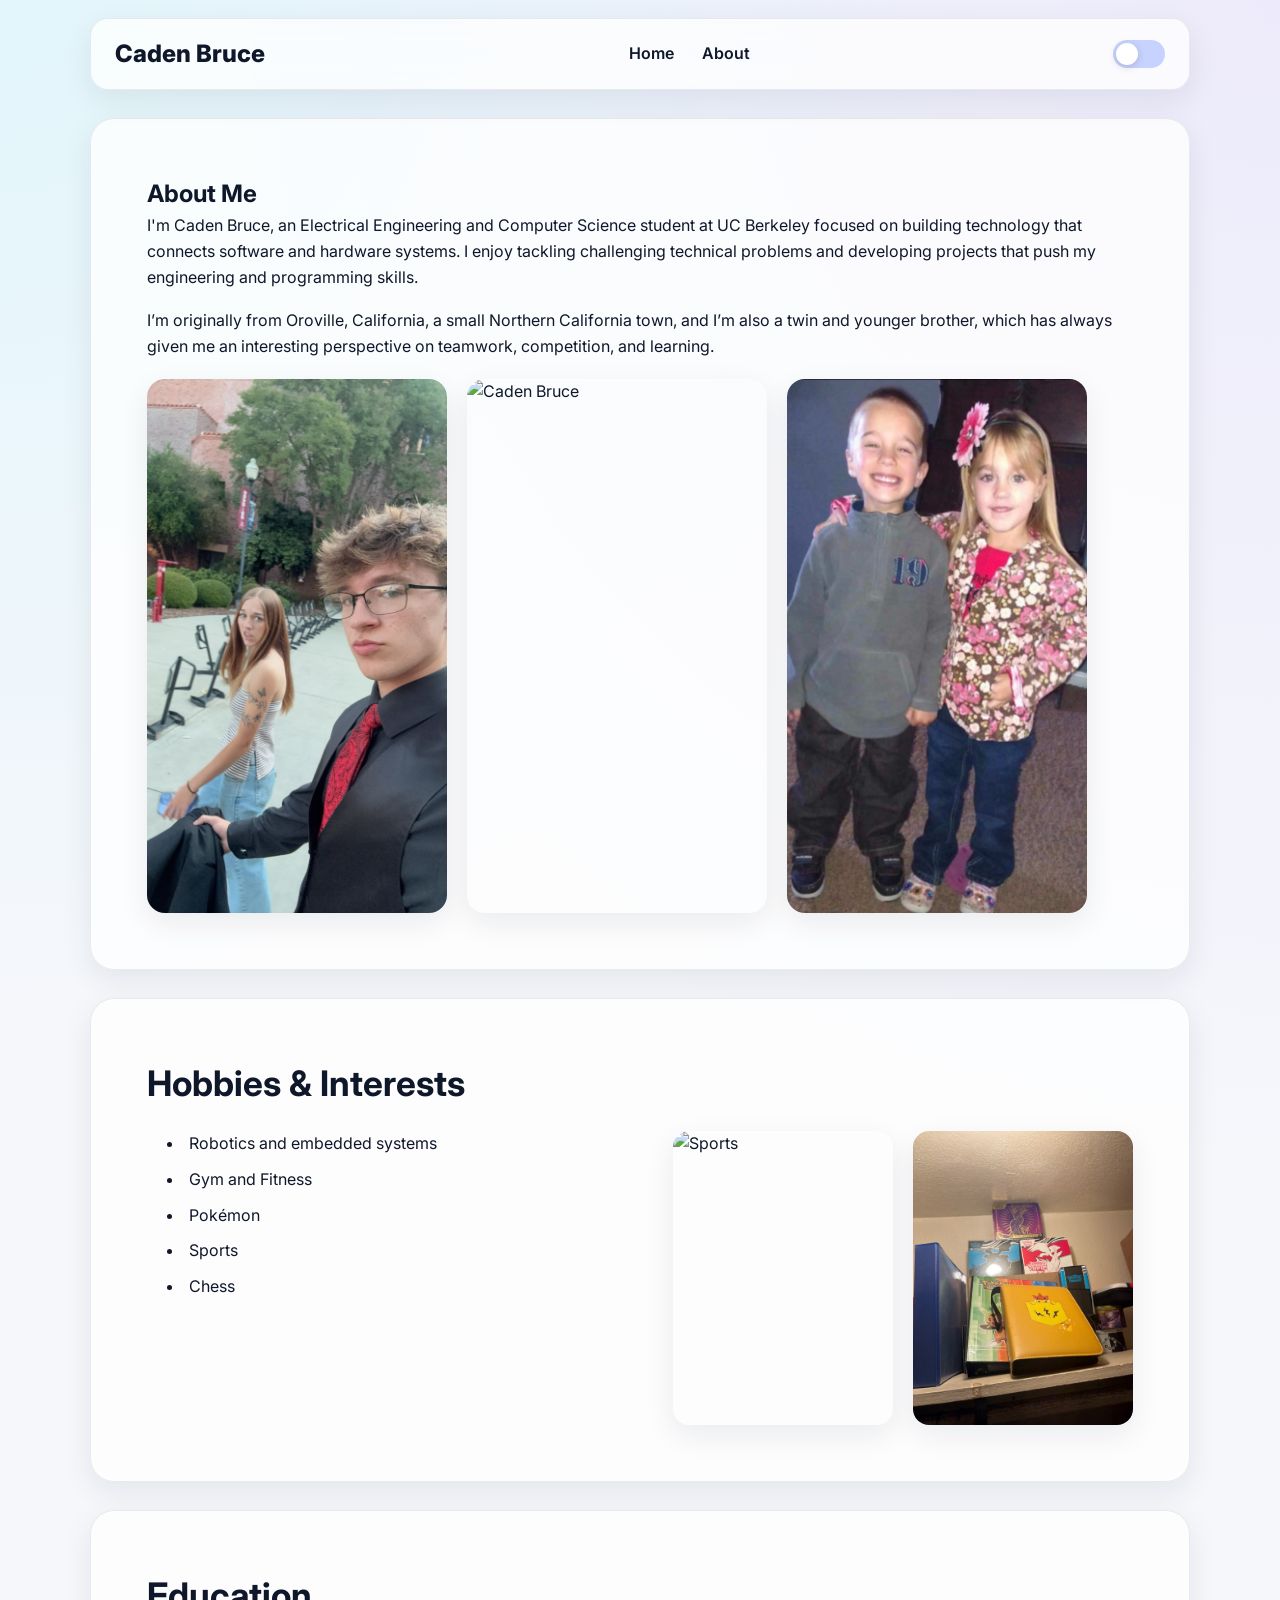
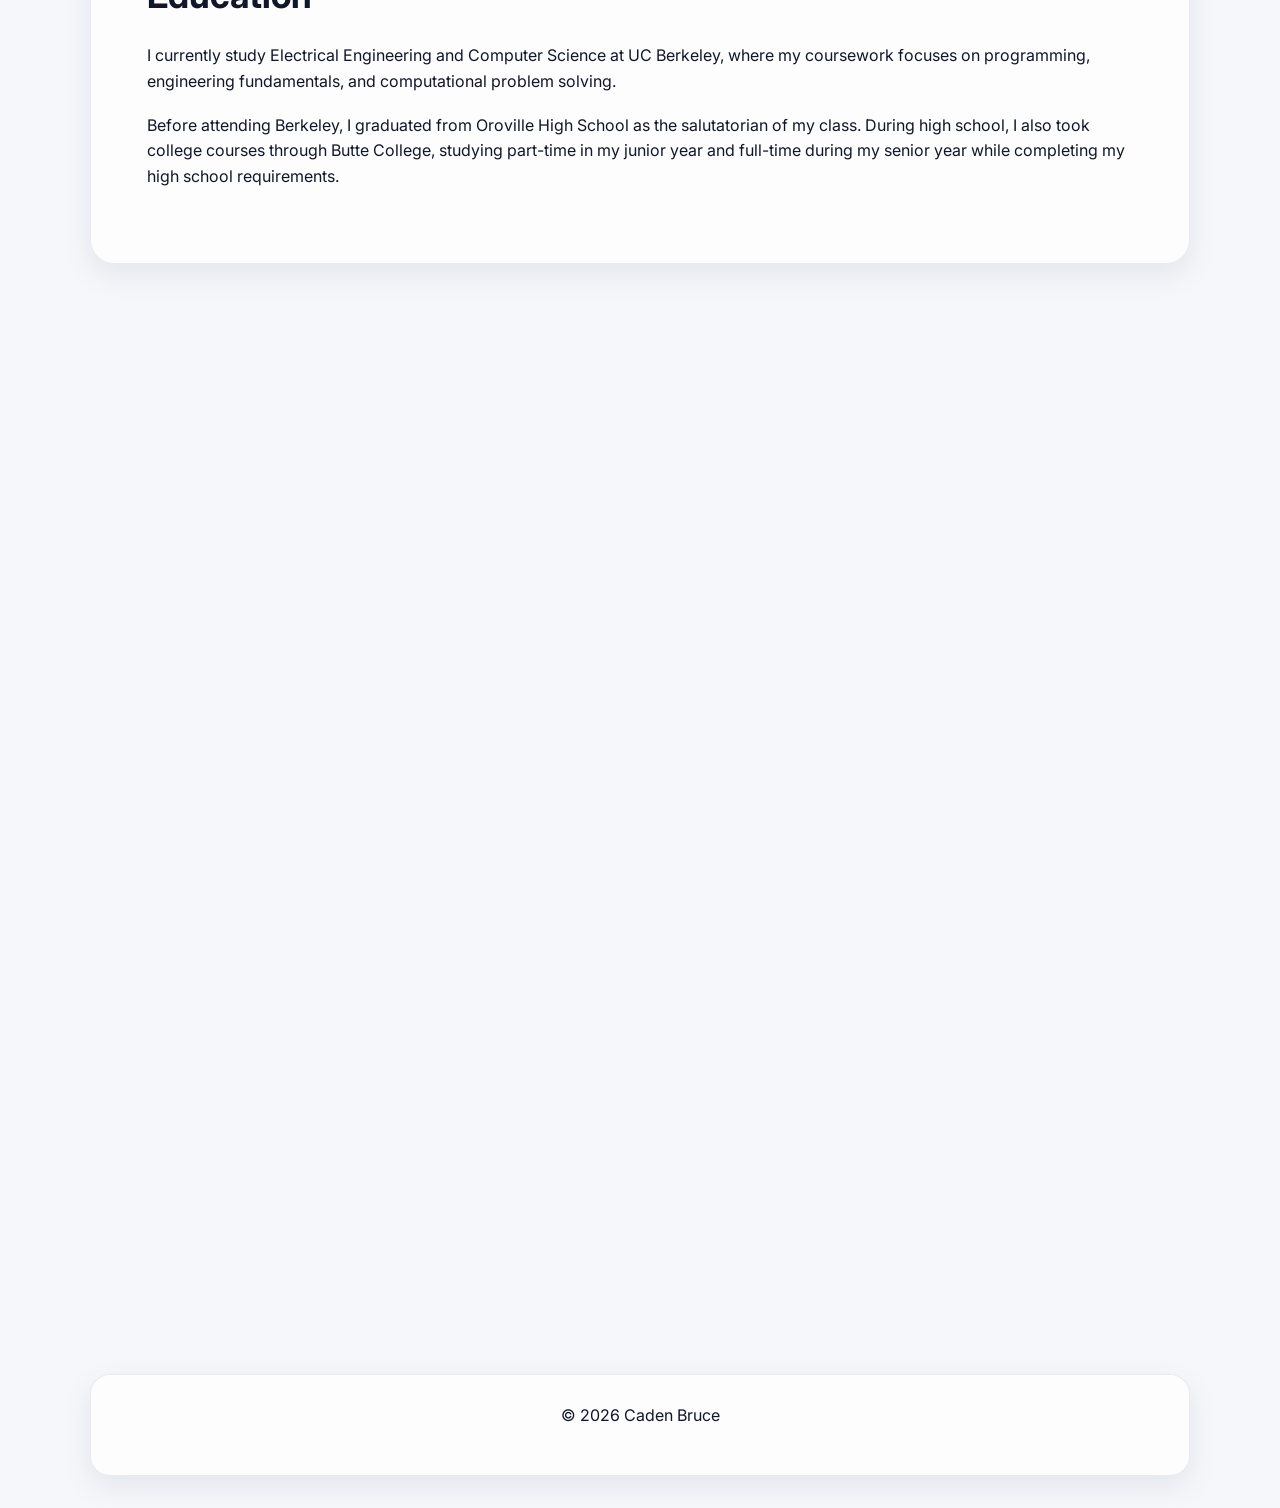
==== about.html @ 5acee09b "Initial Portfolio Website" ====
<!DOCTYPE html>
<html lang="en">

<head>

<meta charset="UTF-8">
<meta name="viewport" content="width=device-width, initial-scale=1.0">
<meta name="description" content="About Caden Bruce - UC Berkeley EECS student">

<script>
if (localStorage.getItem("theme") === "dark") {
  document.documentElement.classList.add("dark");
}
</script>

<title>About | Caden Bruce</title>

<link rel="stylesheet" href="style.css">

<link rel="preconnect" href="https://fonts.googleapis.com">
<link href="https://fonts.googleapis.com/css2?family=Inter:wght@300;400;600;700&display=swap" rel="stylesheet">

</head>

<body>

<div class="progress-bar"></div>

<header class="navbar">
  <a href="#" class="logo" id="homeLogo">Caden Bruce</a>

  <nav class="nav-links">
    <a href="index.html">Home</a>
    <a href="about.html">About</a>
  </nav>

  <label class="theme-switch">
    <input type="checkbox" id="darkModeToggle">
    <span class="slider"></span>
  </label>
</header>

<section class="section">

<h1>About Me</h1>

<p>
I'm Caden Bruce, an Electrical Engineering and Computer Science student at UC Berkeley
focused on building technology that connects software and hardware systems. I enjoy tackling
challenging technical problems and developing projects that push my engineering and programming 
skills.
</p>

<p>
I’m originally from Oroville, California, a small Northern California town, and I’m also a 
twin and younger brother, which has always given me an interesting perspective on teamwork, competition, and 
learning.
</p>

<div class="about-images">
  <img src="Images/meandsis.JPG" alt="Caden Bruce">
  <img src="Images/orovilletheatre.JPG" alt="Caden Bruce">
  <img src="Images/meandsis2.jpeg" alt="Caden Bruce">
</div>
</section>

<section class="section">

<h2>Hobbies & Interests</h2>

<div class="hobbies-layout">

<ul class="hobby-list">
  <li>Robotics and embedded systems</li>
  <li>Gym and Fitness</li>
  <li>Pokémon</li>
  <li>Sports</li>
  <li>Chess</li>
</ul>

<div class="hobby-images">
  <img src="Images/baseball.JPG" alt="Sports">
  <img src="Images/pokemon.jpeg" alt="Pokemon">
</div>

</div>

</section>


<section class="section">

<h2>Education</h2>

<p>
I currently study Electrical Engineering and Computer Science at UC Berkeley, where my 
coursework focuses on programming, engineering fundamentals, and computational problem 
solving.
</p>

<p>
Before attending Berkeley, I graduated from Oroville High School as the salutatorian of my 
class. During high school, I also took college courses through Butte College, studying 
part-time in my junior year and full-time during my senior year while completing my high 
school requirements.
</p>

</section>


<section class="section">

<h2>Technical Interests</h2>

<ul>

<li>Robotics</li>
<li>Embedded systems</li>
<li>Software engineering</li>
<li>Artificial intelligence</li>
<li>Hardware-software integration</li>

</ul>

</section>

<section class="section">

<h2>Skills</h2>

<ul>

<li>
<strong>Programming:</strong> Python, HTML, CSS, JavaScript
</li>

<li>
<strong>Engineering & Hardware:</strong> Electronics prototyping, sensor integration, embedded systems, and hardware–software interfacing
</li>

<li>
<strong>Web Development:</strong> Building responsive websites using HTML, CSS, and JavaScript, including layout design, UI styling, and interactive components
</li>

<li>
<strong>Problem Solving:</strong> Algorithmic thinking, debugging complex programs, and breaking down technical challenges into manageable solutions
</li>

<li>
<strong>Tools & Technologies:</strong> GitHub, VS Code, and modern development tools used for coding, testing, and version control
</li>

</ul>

</section>

<section class="section">

<h2>Future Goals</h2>

<p>
My goal is to become an engineer who builds innovative technologies that combine software, 
robotics, and intelligent systems. I want to keep developing projects that challenge me and 
expand my abilities as a programmer and engineer. At the same time, a large part of my 
motivation comes from my family. My grandparents raised me and sacrificed a great deal to 
support my education. I work hard with the hope that one day I can give back to them and 
provide the same support and stability they gave me growing up.
</p>

</section>


<footer>

<p>© 2026 Caden Bruce</p>

</footer>


<script src="script.js"></script>

</body>

</html>
---- style.css ----
/* =====================================================
RESET
===================================================== */

* {
  margin: 0;
  padding: 0;
  box-sizing: border-box;
}

/* =====================================================
THEME VARIABLES
===================================================== */

:root {
  --bg: #f5f7fb;
  --text: #0f172a;
  --primary: #00e5ff;
  --accent: #8b5cf6;
  --card: rgba(255, 255, 255, 0.75);
  --border: rgba(15, 23, 42, 0.08);
  --shadow: 0 10px 30px rgba(15, 23, 42, 0.08);
}

.dark {
  --bg: #050505;
  --text: #f5f5f5;

  --primary: #ff2d2d;
  --accent: #b91c1c;

  --card: rgba(20, 20, 20, 0.82);
  --border: rgba(255, 255, 255, 0.06);

  --shadow: 0 12px 30px rgba(0, 0, 0, 0.6);
}

/* =====================================================
GLOBAL
===================================================== */

html {
  scroll-behavior: smooth;
}

body {
  font-family: "Inter", sans-serif;
  background:
    radial-gradient(circle at top left, rgba(0, 229, 255, 0.08), transparent 30%),
    radial-gradient(circle at top right, rgba(139, 92, 246, 0.08), transparent 35%),
    var(--bg);
  color: var(--text);
  line-height: 1.6;

  transition:
    background 0.4s ease,
    color 0.4s ease;
}

/* dark mode background glow */

body.dark {
  background:
    radial-gradient(circle at top left, rgba(255, 45, 45, 0.18), transparent 35%),
    radial-gradient(circle at top right, rgba(185, 28, 28, 0.18), transparent 40%),
    var(--bg);
}

/* contact links */

.contact-links a {
  text-decoration: none;
  color: var(--accent);
  font-weight: 600;
  transition: 0.2s ease;
}

.contact-links a:hover {
  color: var(--primary);
  text-shadow: 0 0 8px var(--primary);
}

/* =====================================================
TYPOGRAPHY / BASIC ELEMENTS
===================================================== */

h2 {
  font-size: 2.2rem;
  margin-bottom: 20px;
}

p {
  margin-bottom: 18px;
}

img {
  max-width: 100%;
  display: block;
}

ul {
  padding-left: 0;
  margin-left: 0;
  list-style-position: inside;
}

/* =====================================================
LOGO
===================================================== */

.logo {
  text-decoration: none;
  color: inherit;
  font-weight: 800;
  font-size: 1.5rem;
  cursor: pointer;
}

.logo:hover {
  color: var(--primary);
}

/* =====================================================
PROGRESS BAR
===================================================== */

.progress-bar {
  position: fixed;
  top: 0;
  left: 0;
  height: 4px;
  width: 0%;
  background: linear-gradient(90deg, var(--primary), var(--accent));
  z-index: 2000;
}

/* =====================================================
NAVBAR
===================================================== */

.navbar {
  position: sticky;
  top: 0;
  z-index: 1000;

  width: min(1100px, calc(100% - 32px));
  margin: 18px auto 0;
  padding: 16px 24px;

  display: flex;
  align-items: center;
  justify-content: space-between;
  gap: 24px;

  background: var(--card);
  border: 1px solid var(--border);
  border-radius: 18px;
  backdrop-filter: blur(14px);
  box-shadow: var(--shadow);

  transition: background 0.3s ease;
}

.nav-links {
  display: flex;
  align-items: center;
  gap: 28px;
  flex-wrap: wrap;
}

.nav-links a {
  text-decoration: none;
  color: var(--text);
  font-weight: 600;
  transition: 0.2s ease;
}

.nav-links a:hover {
  color: var(--primary);
  text-shadow: 0 0 8px var(--primary);
}

/* =====================================================
THEME SWITCH
===================================================== */

.theme-switch {
  position: relative;
  width: 52px;
  height: 28px;
  flex: 0 0 auto;
}

.theme-switch input {
  opacity: 0;
  width: 0;
  height: 0;
}

.slider {
  position: absolute;
  inset: 0;
  cursor: pointer;
  border-radius: 999px;
  background: #c7d2fe;
  transition: 0.3s ease;
}

.slider::before {
  content: "";
  position: absolute;
  width: 22px;
  height: 22px;
  left: 3px;
  top: 3px;
  border-radius: 50%;
  background: white;
  transition: 0.3s ease;
  box-shadow: 0 2px 8px rgba(0, 0, 0, 0.15);
}

.theme-switch input:checked + .slider {
  background: linear-gradient(90deg, var(--primary), var(--accent));
}

.theme-switch input:checked + .slider::before {
  transform: translateX(24px);
}

/* =====================================================
HERO SECTION
===================================================== */

.hero {
  width: min(1100px, calc(100% - 32px));
  margin: 28px auto 0;
  padding: 72px 56px;

  display: grid;
  grid-template-columns: 1.15fr 0.85fr;
  align-items: center;
  gap: 48px;

  background: linear-gradient(
      135deg,
      rgba(0, 229, 255, 0.08),
      rgba(139, 92, 246, 0.08)
    ),
    var(--card);

  border: 1px solid var(--border);
  border-radius: 28px;
  box-shadow: var(--shadow);

  transition: background 0.4s ease;
}

body.dark .hero {
  background: linear-gradient(
      135deg,
      rgba(255, 45, 45, 0.08),
      rgba(185, 28, 28, 0.08)
    ),
    var(--card);
}

.hero-text h1 {
  font-size: clamp(3rem, 7vw, 5rem);
  line-height: 0.95;
  margin-bottom: 24px;
  font-weight: 800;
  letter-spacing: -0.04em;
}

.hero-text p {
  font-size: 1.3rem;
  max-width: 650px;
  margin-bottom: 32px;
}

.hero-image {
  display: flex;
  justify-content: center;
  align-items: center;
}

.hero-image img {
  width: 380px;
  height: auto;
  border-radius: 28px;
  border: 1px solid var(--border);
  display: block;

  box-shadow:
    0 0 24px var(--primary),
    0 16px 40px rgba(0,0,0,0.4);
}

/* =====================================================
SECTIONS
===================================================== */

.section {
  width: min(1100px, calc(100% - 32px));
  margin: 28px auto 0;
  padding: 56px;
  background: var(--card);
  border: 1px solid var(--border);
  border-radius: 24px;
  box-shadow: var(--shadow);

  opacity: 0;
  transform: translateY(30px);
  transition:
    opacity 0.6s ease,
    transform 0.6s ease,
    background 0.4s ease;
}

.section.revealed {
  opacity: 1;
  transform: translateY(0);
}

.section {
  will-change: transform, opacity;
}

/* =====================================================
PROJECTS
===================================================== */

.projects-grid {
  display: grid;
  grid-template-columns: repeat(2, minmax(0, 1fr));
  gap: 28px;
}

.project-card {
  background: rgba(255, 255, 255, 0.35);
  border: 1px solid var(--border);
  border-radius: 20px;
  padding: 24px;

  transition:
    transform 0.25s ease,
    box-shadow 0.25s ease,
    border-color 0.25s ease;
}

body.dark .project-card {
  background: rgba(255, 255, 255, 0.02);
}

.project-card:hover {
  transform: translateY(-6px);
  border-color: var(--primary);

  box-shadow:
    0 0 18px var(--primary),
    0 18px 35px rgba(15, 23, 42, 0.14);
}

.project-card img {
  width: 100%;
  height: 220px;
  object-fit: cover;
  border-radius: 14px;
  margin-bottom: 16px;
}

.project-card h3 {
  font-size: 1.9rem;
  margin-bottom: 10px;
}

/* =====================================================
HOBBIES
===================================================== */

.hobby-list {
  padding-left: 20px;
}

.hobby-list li {
  margin-bottom: 10px;
}

.hobbies-layout {
  display: flex;
  align-items: flex-start;
  justify-content: space-between;
  gap: 40px;
}

.hobby-images {
  display: flex;
  flex-direction: row;
  gap: 20px;
}

.hobby-images img {
  width: 220px;
  border-radius: 16px;
  box-shadow: var(--shadow);
}

/* =====================================================
ABOUT PAGE IMAGES
===================================================== */

.about-images {
  display: flex;
  gap: 20px;
  margin-top: 20px;
  flex-wrap: wrap;
}

.about-images img {
  width: 300px;
  border-radius: 18px;
  box-shadow: var(--shadow);
}

/* =====================================================
FORM
===================================================== */

form {
  max-width: 620px;
}

form label {
  display: block;
  margin: 16px 0 8px;
  font-weight: 600;
}

input,
textarea {
  width: 100%;
  padding: 14px 16px;
  border-radius: 14px;
  border: 1px solid var(--border);
  background: rgba(255, 255, 255, 0.45);
  color: var(--text);
  font: inherit;
}

body.dark input,
body.dark textarea {
  background: rgba(255, 255, 255, 0.03);
}

input:focus,
textarea:focus {
  outline: none;
  border-color: var(--primary);
  box-shadow: 0 0 0 4px rgba(0, 229, 255, 0.12);
}

/* =====================================================
BUTTONS
===================================================== */

.primary-btn,
form button {
  display: inline-flex;
  align-items: center;
  justify-content: center;

  padding: 14px 26px;
  border: none;
  border-radius: 14px;
  cursor: pointer;

  font: inherit;
  font-weight: 700;

  color: #03131b;

  background: linear-gradient(90deg, var(--primary), #53f4ff);

  box-shadow: 0 0 18px rgba(0, 229, 255, 0.28);

  transition:
    transform 0.2s ease,
    box-shadow 0.2s ease,
    filter 0.2s ease;
}

.primary-btn:hover,
form button:hover {
  transform: translateY(-2px);
  filter: brightness(1.03);

  box-shadow:
    0 0 14px var(--primary),
    0 0 28px var(--accent);
}

.dark .primary-btn,
.dark form button {

  background: linear-gradient(90deg, #ff2d2d, #b91c1c);
  color: white;

  box-shadow:
    0 0 10px rgba(255,45,45,0.5),
    0 0 20px rgba(185,28,28,0.4);
}

.dark .primary-btn:hover,
.dark form button:hover {

  transform: translateY(-2px);

  box-shadow:
    0 0 16px rgba(255,45,45,0.8),
    0 0 32px rgba(185,28,28,0.6);
}

form button {
  margin-top: 18px;
}

/* =====================================================
FOOTER
===================================================== */

footer {
  width: min(1100px, calc(100% - 32px));
  margin: 28px auto 32px;
  padding: 28px;
  text-align: center;

  color: var(--text);
  background: var(--card);
  border: 1px solid var(--border);
  border-radius: 20px;
  box-shadow: var(--shadow);
}

/* =====================================================
RESPONSIVE
===================================================== */

@media (max-width: 900px) {

  .navbar {
    padding: 16px 18px;
    flex-wrap: wrap;
  }

  .hero {
    grid-template-columns: 1fr;
    padding: 44px 24px;
    text-align: center;
  }

  .hero-text p {
    margin-left: auto;
    margin-right: auto;
  }

  .projects-grid {
    grid-template-columns: 1fr;
  }

  .section,
  footer {
    padding: 32px 24px;
  }

}
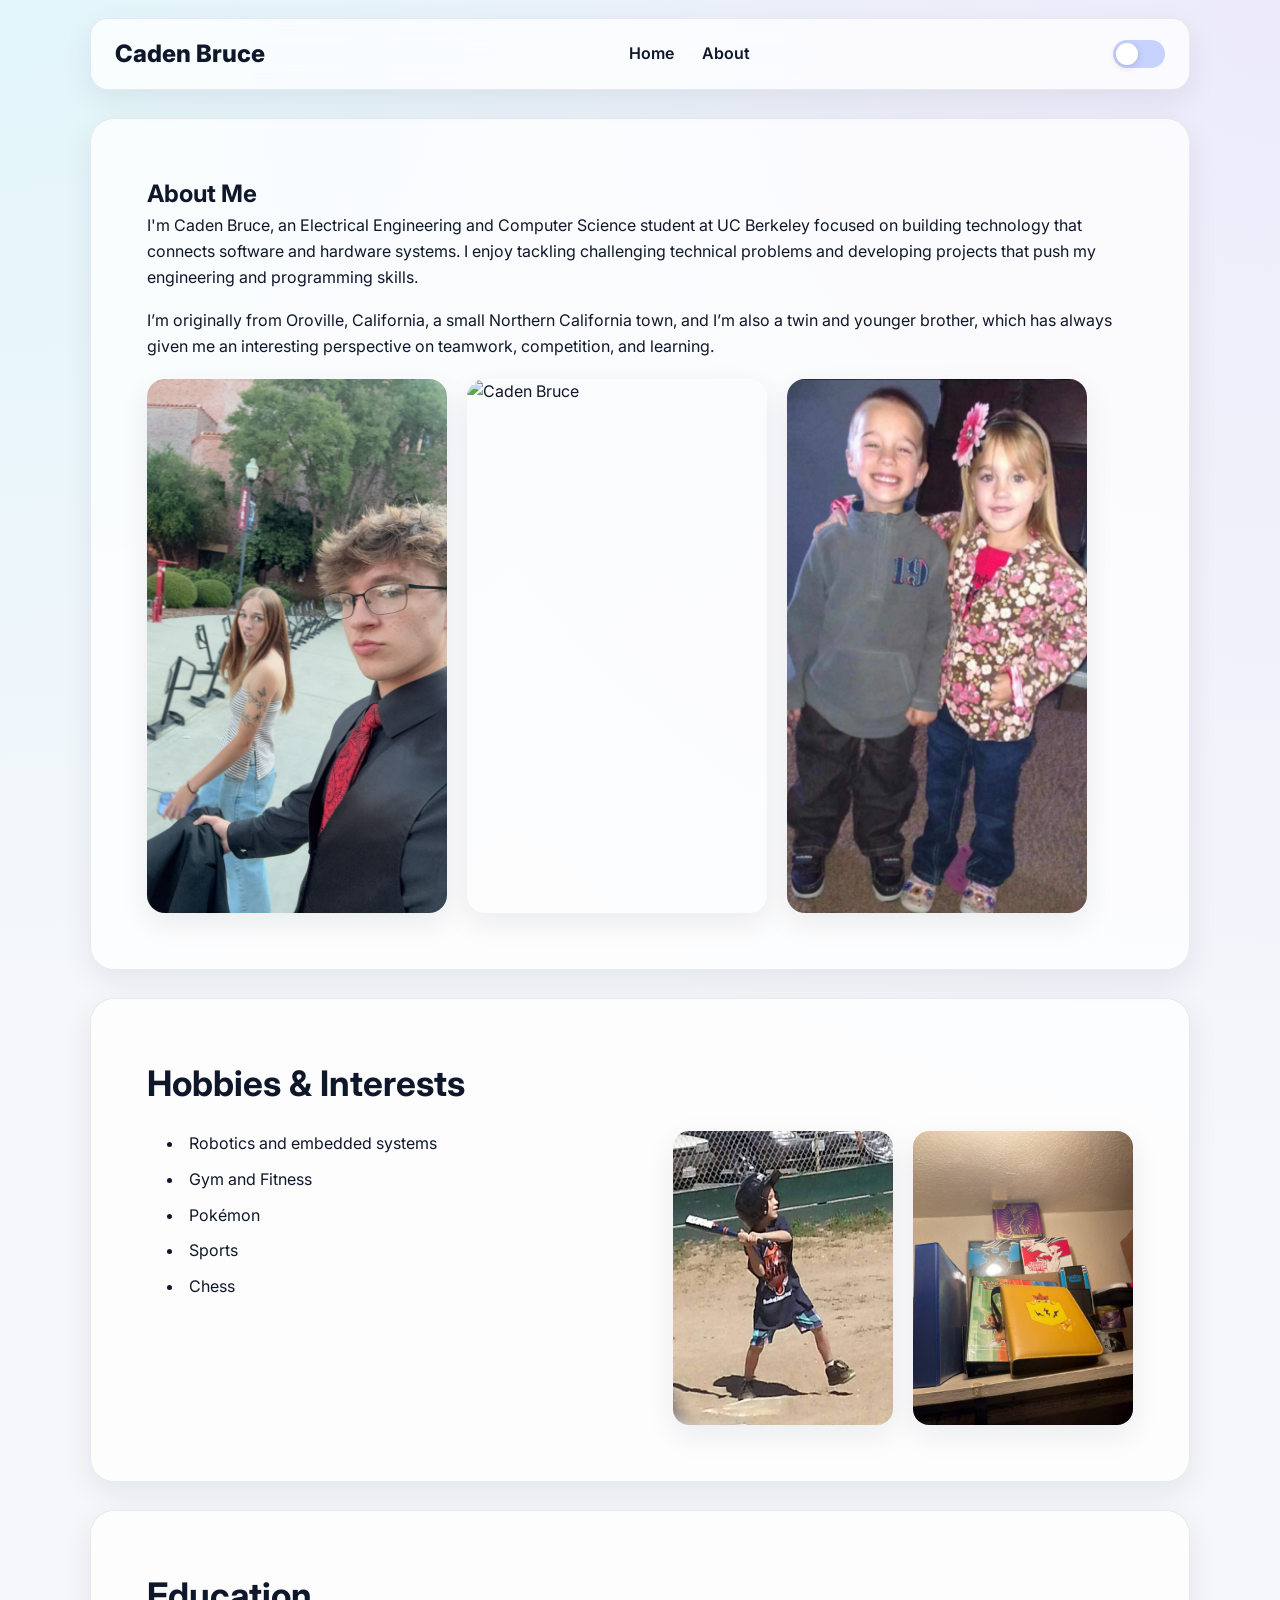
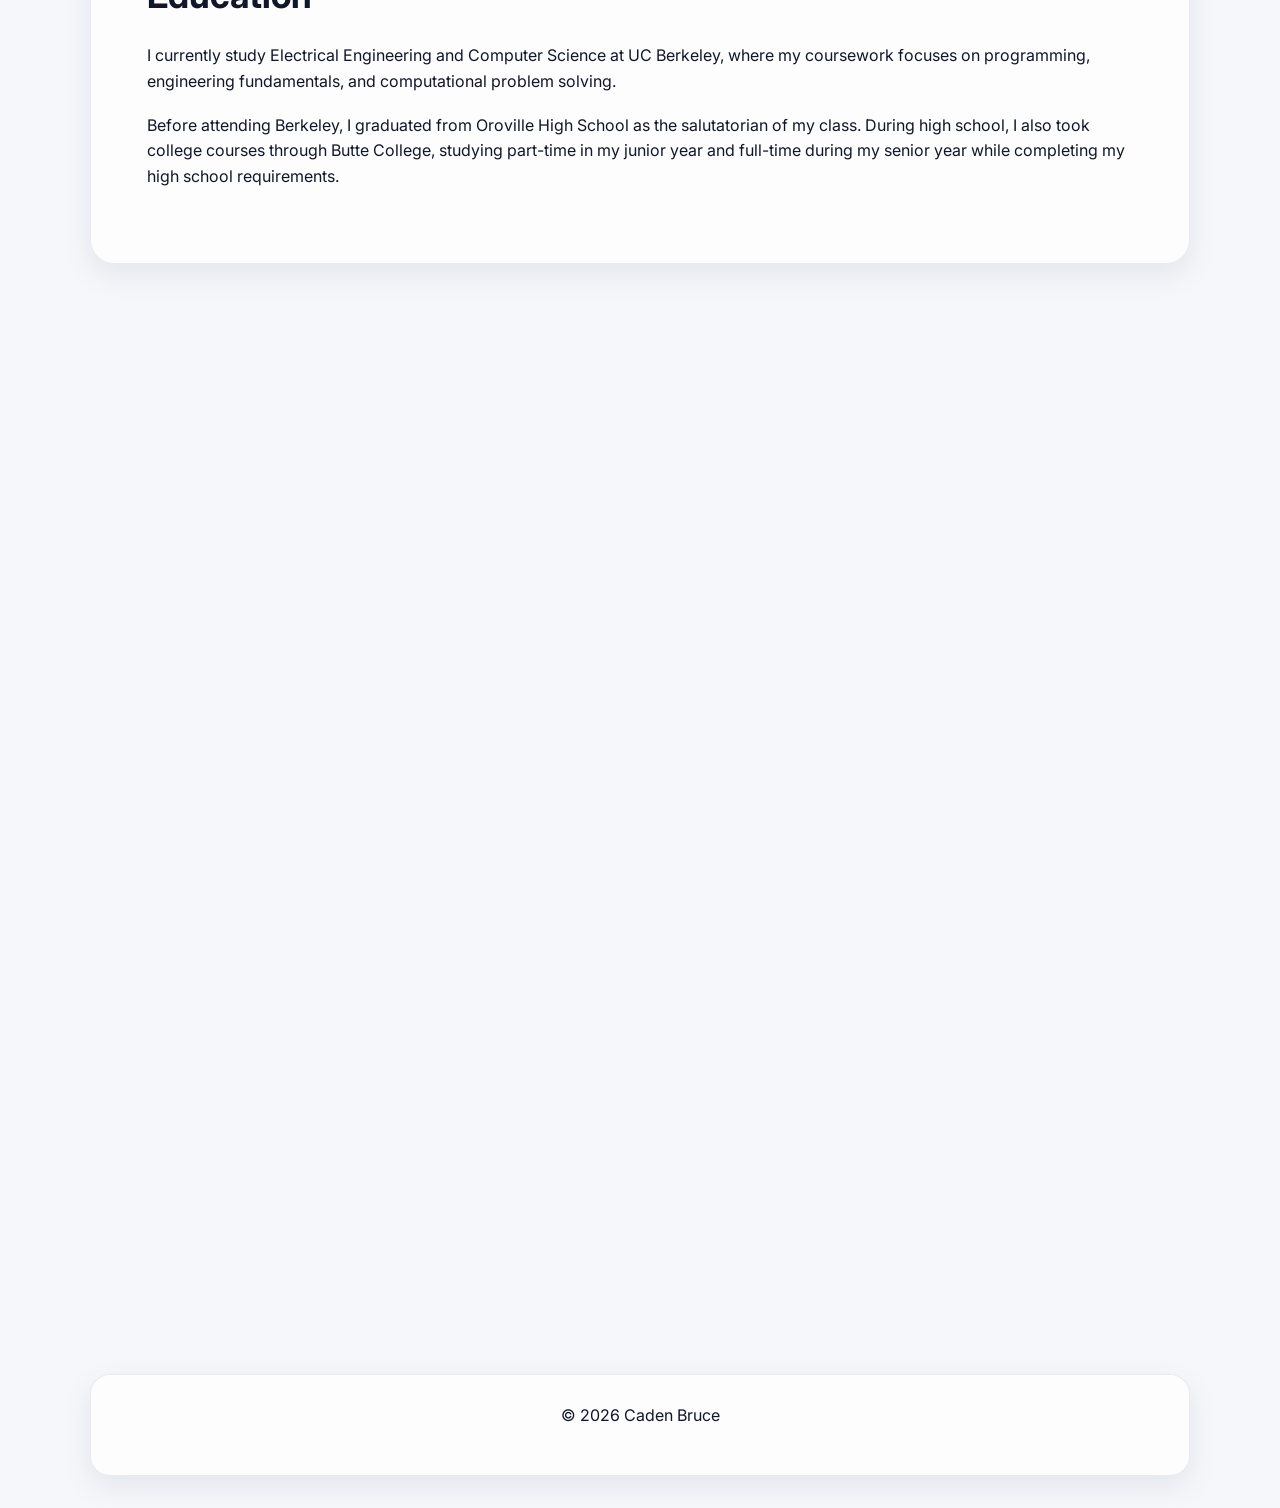
==== commit 36efd34c: "Fix images" ====
--- a/about.html
+++ b/about.html
@@ -79,7 +79,7 @@
 </ul>
 
 <div class="hobby-images">
-  <img src="Images/baseball.JPG" alt="Sports">
+  <img src="Images/baseball.jpg" alt="Sports">
   <img src="Images/pokemon.jpeg" alt="Pokemon">
 </div>
 
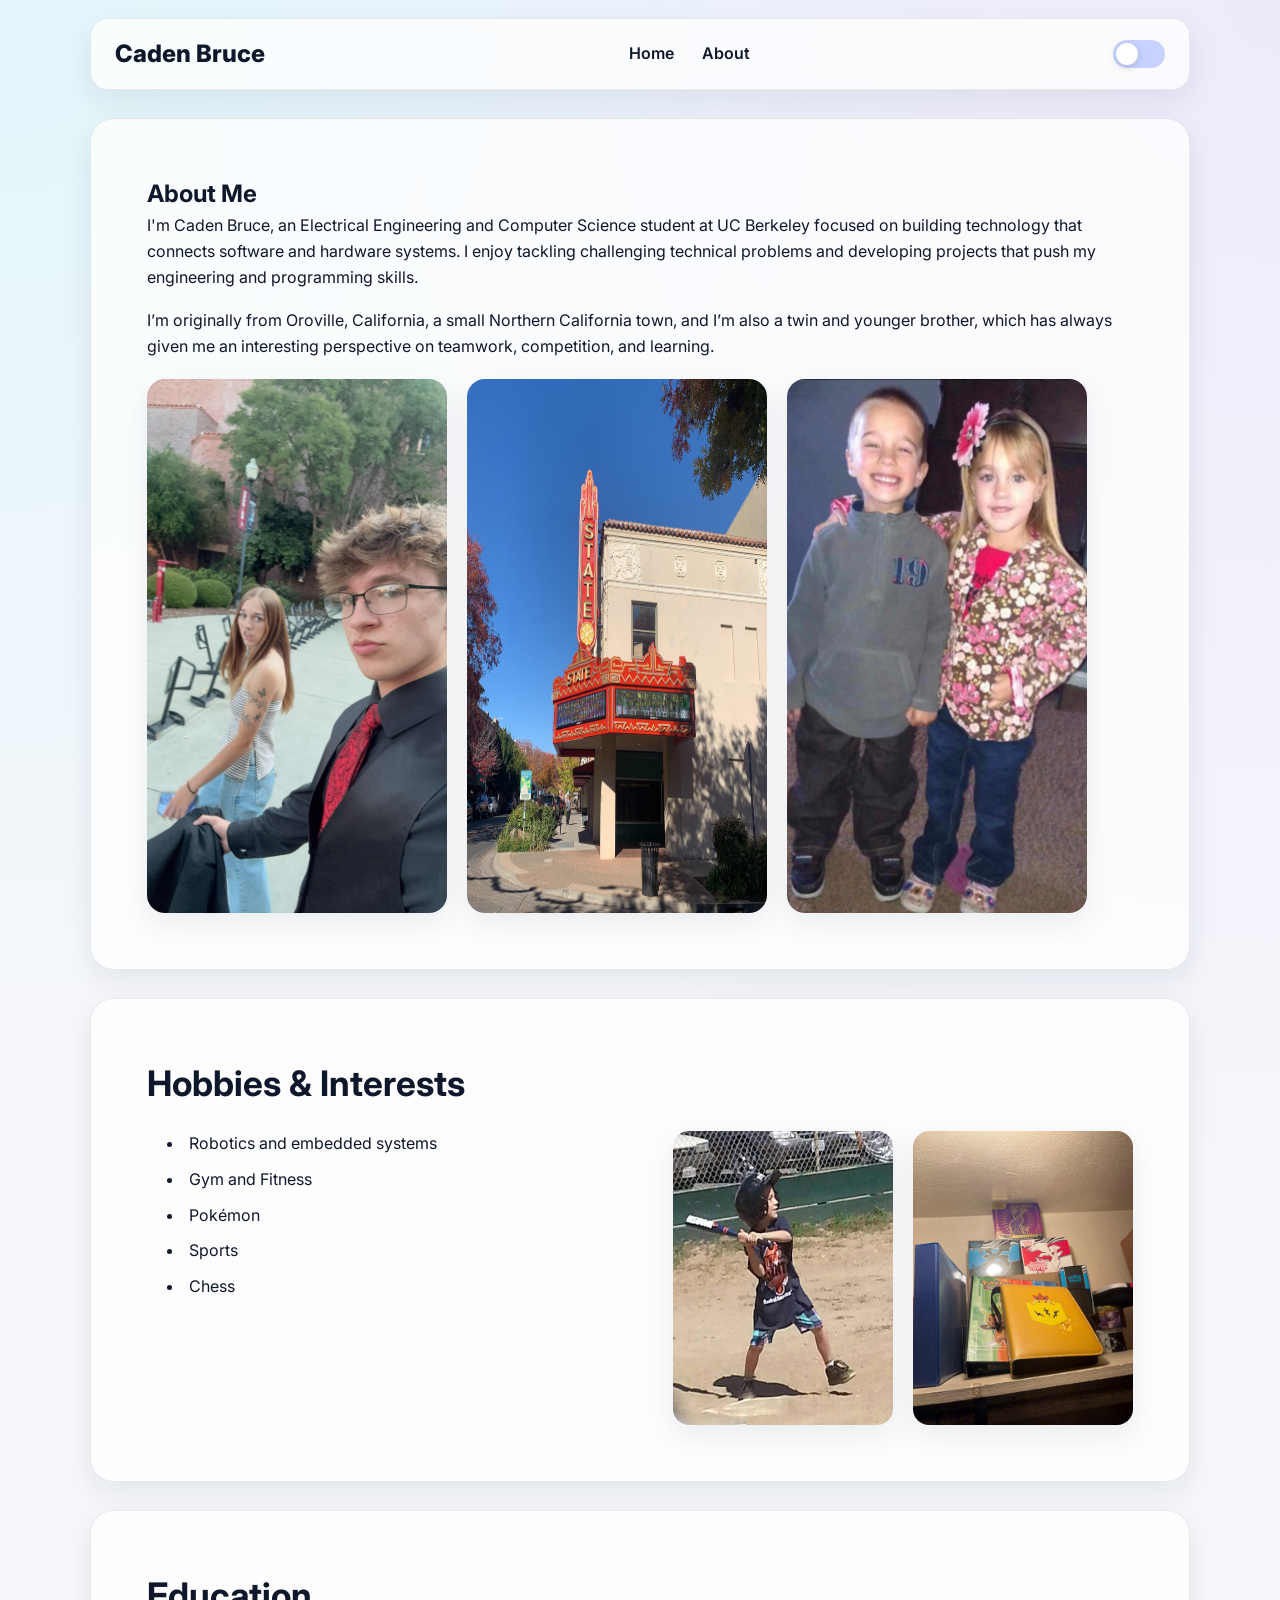
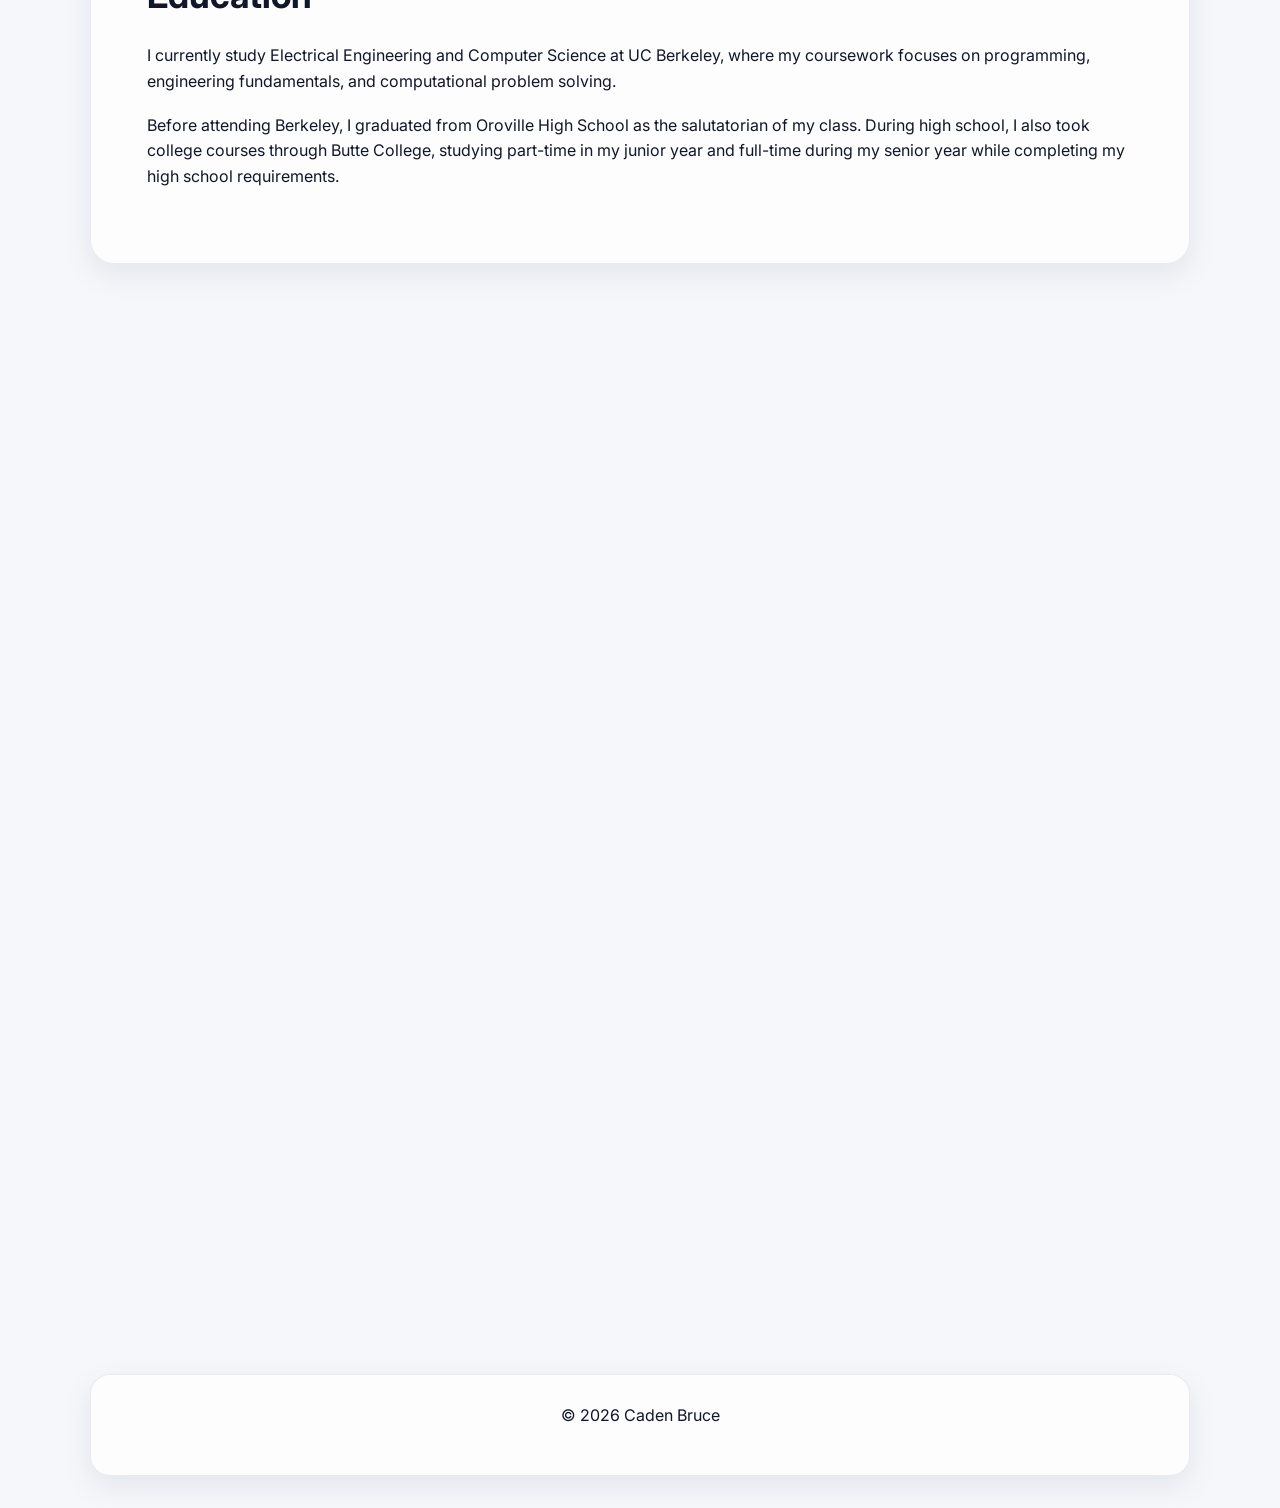
==== commit c8d3d7b0: "image fix" ====
--- a/about.html
+++ b/about.html
@@ -59,7 +59,7 @@
 
 <div class="about-images">
   <img src="Images/meandsis.JPG" alt="Caden Bruce">
-  <img src="Images/orovilletheatre.JPG" alt="Caden Bruce">
+  <img src="Images/orovilletheatre.jpg" alt="Caden Bruce">
   <img src="Images/meandsis2.jpeg" alt="Caden Bruce">
 </div>
 </section>
